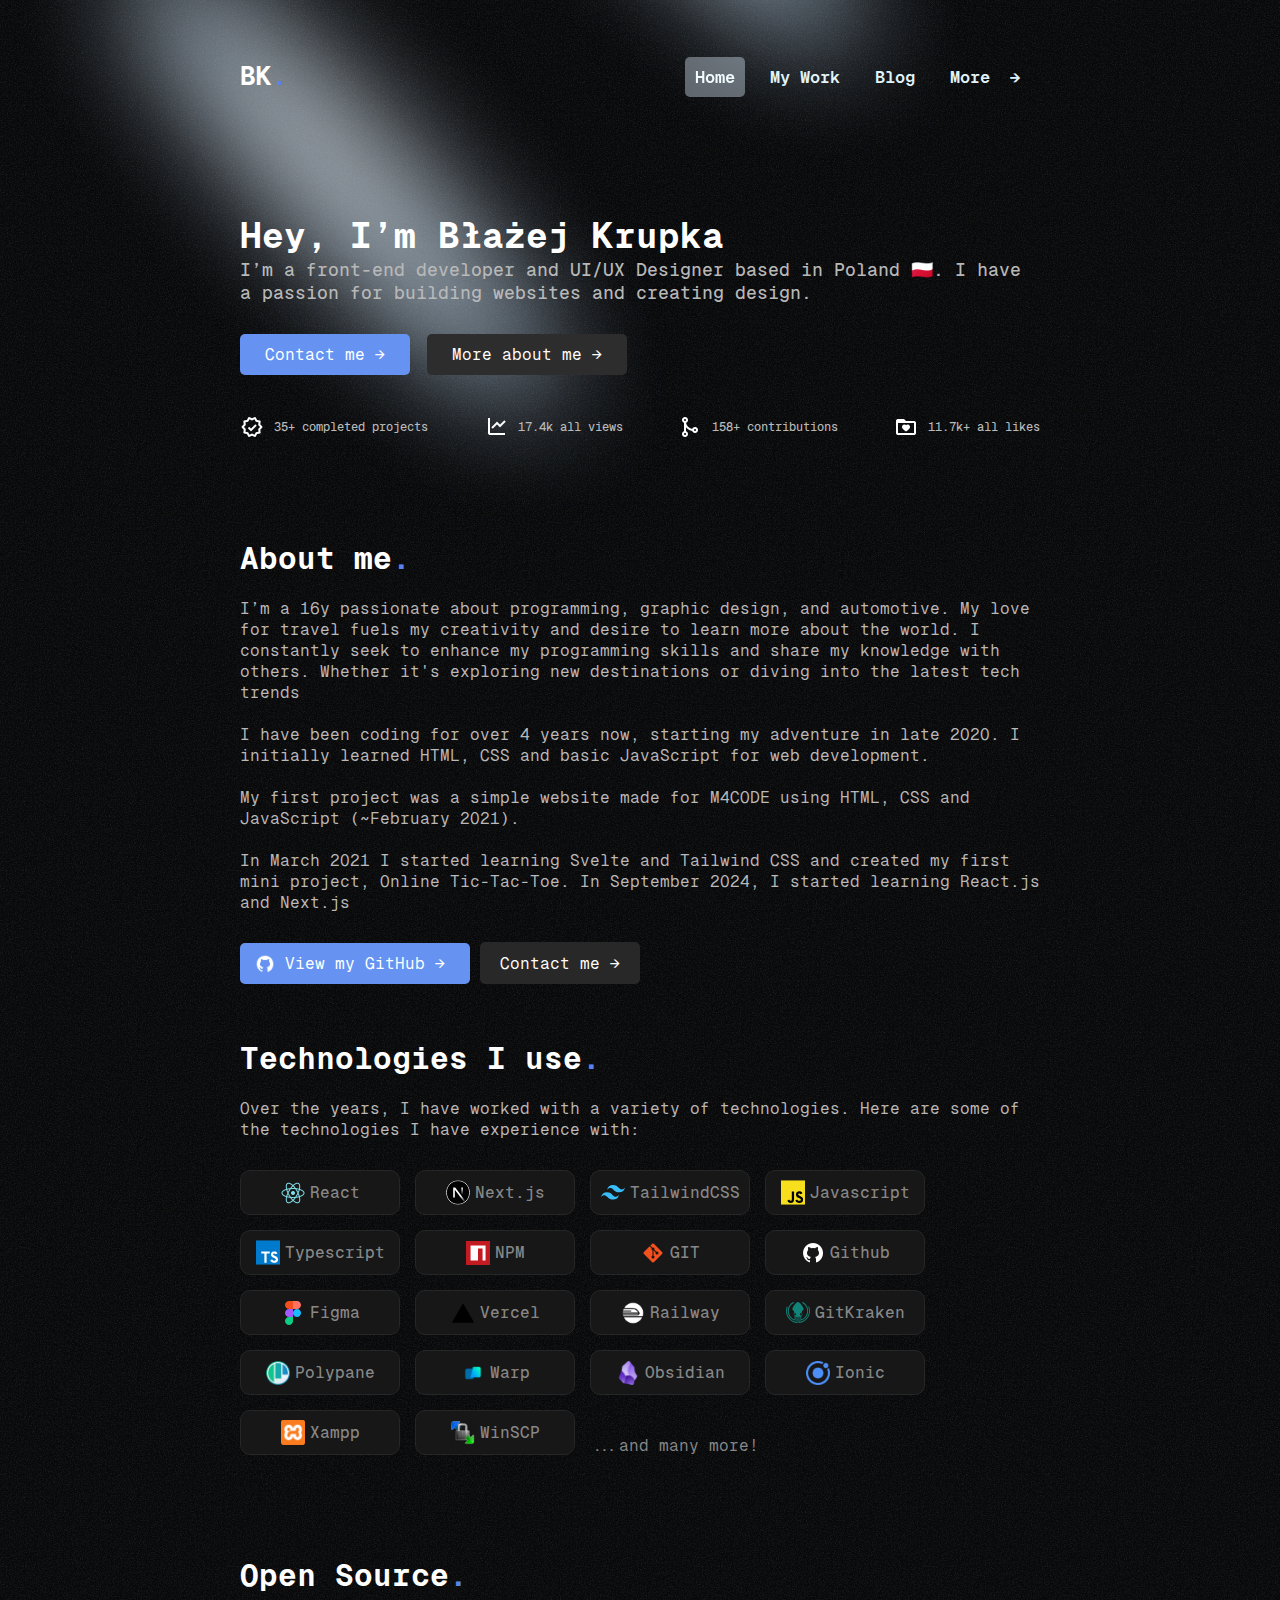
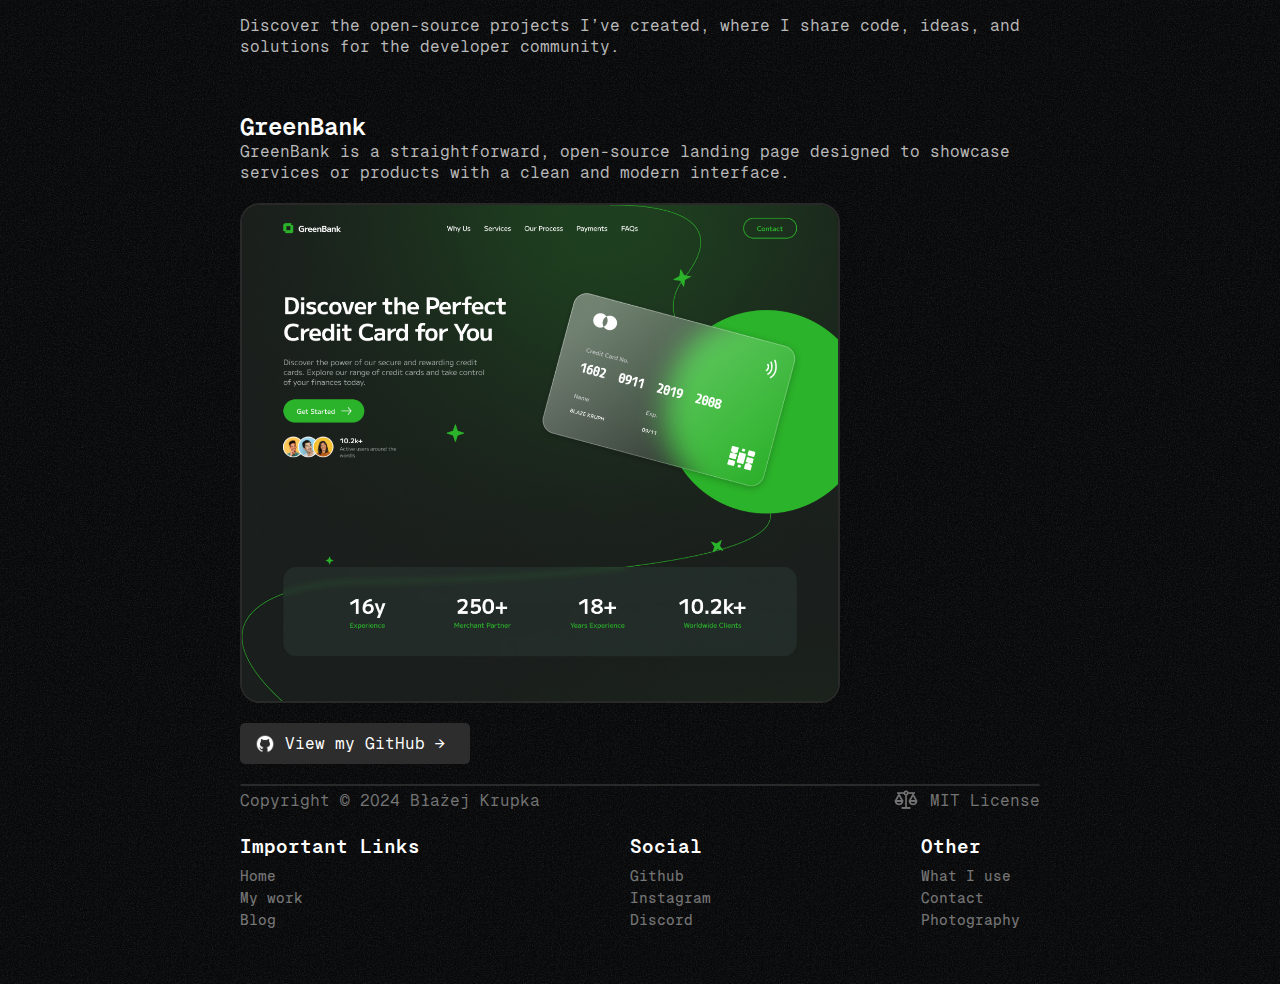
==== index.html @ 17d659a6 "small change in footer" ====
<!DOCTYPE html>
<html lang="en">

<head>
  <meta charset="UTF-8">
  <meta name="viewport" content="width=device-width, initial-scale=1.0">
  <title>Blazej Krupka</title>
  <link rel="stylesheet" href="assets/styles.css">
  <link rel="icon" href="assets/images/favicon.png" type="image/x-icon">
  <link rel="shortcut icon" href="assets/images/favicon.png" type="image/x-icon">
</head>

<body>
  <script type="module" src="assets/index.js"></script>
  <header class="main-section">
    <img class="bg-shadow" src="assets/images/bgshadwo.png" alt="Shadow">
    <img class="bg-shadow-two" src="assets/images/bgnextshadow.png" alt="Next Shadow">
    <div class="main-container">
      <p class="logo-text">BK<span>.</span></p>
      <nav>
        <ul>
          <li><a href="#" class="active">Home</a></li>
          <li><a href="/work">My Work</a></li>
          <li><a href="/blog">Blog</a></li>
          <li class="dropdown">
            <a class="mored" href="#">More <span class="arrow">&rarr;</span></a>
            <ul class="dropdown-content">
              <li><a href="#">My GitHub Profile</a></li>
              <li><a href="#">Photography</a></li>
              <li><a href="#">Contact Me</a></li>
            </ul>
          </li>
        </ul>
      </nav>
    </div>
  </header>

  <main>
    <div class="message-box">
      <p>For better page performance, go to a device with a larger display.</p>
    </div>
    <section class="text-section">
      <div class="text-container">
        <img class="shape" src="assets/images/shape.png" alt="shape">
        <h1>Hey, I’m Błażej Krupka</h1>
        <p class="h1-bio">I’m a front-end developer and UI/UX Designer based in Poland 🇵🇱. I have a passion for
          building websites
          and creating design.</p>
        <a href="#about">
          <button class="contact-button">
            Contact me <span class="arrow">→</span>
          </button>
        </a>
        <a href="#about">
          <button class="more-about-button">
            More about me <span class="arrow">→</span>
          </button>
        </a>
      </div>
    </section>
    <section class="stats-section">
      <div class="stats">
        <a href="https://www.behance.net/zehv">
          <div class="stats-div">
            <img src="assets/images/icons8-approval-48.png" alt="Completed projects Icon">
            <p>35+ completed projects</p>
          </div>
        </a>
        <a href="https://linktr.ee/zzehv">
          <div class="stats-div">
            <img src="assets/images/icons8-combo-chart-48.png" alt="All views">
            <p>17.4k all views</p>
          </div>
        </a>
        <a href="https://github.com/zzevh">
          <div class="stats-div">
            <img src="assets/images/icons8-merge-git-48.png" alt="Contributions">
            <p>158+ contributions</p>
          </div>
        </a>
        <a href="https://linktr.ee/zzehv">
          <div class="stats-div">
            <img src="assets/images/icons8-favorite-folder-48.png" alt="All likes">
            <p>11.7k+ all likes</p>
          </div>
        </a>
      </div>
    </section>
    <section id="about" class="aboutme-section">
      <div class="aboutme-container">
        <p class="p-main">About me<span class="p-span">.</span></p>
        <p class="p-bio">
          I’m a 16y passionate about programming, graphic design, and automotive. My love for travel fuels my
          creativity and desire to learn more about the world. I constantly seek to enhance my programming skills and
          share my knowledge with others. Whether it's exploring new destinations or diving into the latest tech trends
          <br>
          <br>
          I have been coding for over 4 years now, starting my adventure in late 2020. I initially
          learned HTML, CSS and basic JavaScript for web development. <br> <br>
          My first project was a simple website made for M4CODE using HTML, CSS and JavaScript (~February 2021). <br>
          <br>

          In March 2021 I started learning Svelte and Tailwind CSS and created my first mini project, Online
          Tic-Tac-Toe. In September 2024, I started learning React.js and Next.js
        </p>
        <div class="buttons">
          <a href="https://github.com/zzevh" target="_blank">
            <button class="contact-button">
              <img class="githubpng" src="assets/images/icons8-github-48.png" alt="GitHub Button">
              View my GitHub <span class="arrow">→</span>
            </button>
          </a>
          <button class="cntact-rtw-button">
            Contact me <span class="arrow">→</span>
          </button>
        </div>
      </div>
    </section>

    <section class="technologies-section">
      <div class="technologies-container">
        <p class="p-main-tech">Technologies I use<span class="p-main-tech-span">.</span></p>
        <p class="p-bio-tech">Over the years, I have worked with a variety of technologies. Here are some of the
          technologies I have experience with:</p>
        <a href="https://react.dev/" target="_blank">
          <div class="react">
            <img class="img-react" src="assets/images/icons8-react-native-48.png" alt="React Icon">
            <p class="p-raect">React</p>
          </div>
        </a>
        <a href="https://nextjs.org/" target="_blank">
          <div class="react">
            <img class="img-react" src="assets/images/nextjs.svg" alt="Nextjs Icon">
            <p class="p-raect">Next.js</p>
          </div>
        </a>
        <a href="https://tailwindcss.com/" target="_blank">
          <div class="react">
            <img class="img-react" src="assets/images/tailwindcss.svg" alt="Tailwind Icon">
            <p class="p-raect">TailwindCSS</p>
          </div>
        </a>
        <a href="#" target="_blank">
          <div class="react">
            <img class="img-react" src="assets/images/javascript.svg" alt="JavaScript Icon">
            <p class="p-raect">Javascript</p>
          </div>
        </a>
        <a href="https://www.typescriptlang.org/" target="_blank">
          <div class="react">
            <img class="img-react" src="assets/images/typescript.svg" alt="Typescript Icon">
            <p class="p-raect">Typescript</p>
          </div>
        </a>
        <a href="https://www.npmjs.com/" target="_blank">
          <div class="react">
            <img class="img-react" src="assets/images/npmicon.png" alt="NPM Icon">
            <p class="p-raect">NPM</p>
          </div>
        </a>
        <a href="https://git-scm.com/" target="_blank">
          <div class="react">
            <img class="img-react" src="assets/images/icons8-git-48.png" alt="GIT Icon">
            <p class="p-raect">GIT</p>
          </div>
        </a>
        <a href="https://github.com/" target="_blank">
          <div class="react">
            <img class="img-react" src="assets/images/icons8-github-48.png" alt="Github Icon">
            <p class="p-raect">Github</p>
          </div>
        </a>
        <a href="https://www.figma.com/" target="_blank">
          <div class="react">
            <img class="img-react" src="assets/images/Figma-logo.svg" alt="Figma Icon">
            <p class="p-raect">Figma</p>
          </div>
        </a>
        <a href="https://vercel.com/" target="_blank">
          <div class="react">
            <img class="img-react" src="assets/images/logo-vercel.svg" alt="Vercel Icon">
            <p class="p-raect">Vercel</p>
          </div>
        </a>
        <a href="https://railway.app/" target="_blank">
          <div class="react">
            <img class="img-react" src="assets/images/railway.png" alt="Railway Icon">
            <p class="p-raect">Railway</p>
          </div>
        </a>
        <a href="https://www.gitkraken.com/" target="_blank">
          <div class="react">
            <img class="img-react" src="assets/images/gitkraken.svg" alt="GitKraken Icon">
            <p class="p-raect">GitKraken</p>
          </div>
        </a>
        <a href="https://polypane.app/" target="_blank">
          <div class="react">
            <img class="img-react" src="assets/images/Polypane.png" alt="Polypane Icon">
            <p class="p-raect">Polypane</p>
          </div>
        </a>
        <a href="https://www.warp.dev/" target="_blank">
          <div class="react">
            <img class="img-react" src="assets/images/warp.png" alt="Warp Icon">
            <p class="p-raect">Warp</p>
          </div>
        </a>
        <a href="https://obsidian.md/" target="_blank">
          <div class="react">
            <img class="img-react" src="assets/images/2023_Obsidian_logo.svg.png" alt="Obsidian Icon">
            <p class="p-raect">Obsidian</p>
          </div>
        </a>
        <a href="https://ionicframework.com/" target="_blank">
          <div class="react">
            <img class="img-react" src="assets/images/ionic.webp" alt="Ionic Icon">
            <p class="p-raect">Ionic</p>
          </div>
        </a>
        <a href="https://www.apachefriends.org/" target="_blank">
          <div class="react">
            <img class="img-react" src="assets/images/XAMPP_Logo.png" alt="Xampp Icon">
            <p class="p-raect">Xampp</p>
          </div>
        </a>
        <a href="https://winscp.net/eng/download.php" target="_blank">
          <div class="react">
            <img class="img-react" src="assets/images/winscp.png" alt="WinSCP Icon">
            <p class="p-raect">WinSCP</p>
          </div>
        </a>
        <p class="p-more">...and many more!</p>
      </div>
    </section>


    <section class="opensource-section">
      <div class="opensource-container">
        <p class="p-main-opensource">Open Source<span class="p-main-tech-span">.</span></p>
        <p class="p-bio-opensource">Discover the open-source projects I’ve created, where I share code, ideas, and
          solutions for the developer community.</p>
        </a>
        <div class="greenbank-opensource">
          <p class="main-p-greenbank-opensource">GreenBank</p>
          <p class="p-bio-greenbank-opensource">GreenBank is a straightforward, open-source landing page designed to
            showcase
            services or products with a clean and modern interface.</p>
          <img class="img-greenbank-opensource" src="assets/images/GreenBank Landing Page 1.png"
            alt="GreenBank Landing Page Website">
        </div>
        <a href="https://github.com/zzevh">
          <button class="greenbank-button">
            <img class="githubpng" src="assets/images/icons8-github-48.png" alt="GitHub Button">
            View my GitHub <span class="arrow">→</span>
          </button>
        </a>
      </div>
    </section>
  </main>

  <footer class="footer-section">
    <hr class="hr-footer">
    <div class="footer-content">
      <p class="copyright">Copyright © 2024 Błażej Krupka</p>
      <div class="mit">
        <img class="mit-img" src="assets/images/scales.png" alt="MIT license Image">
        <p class="mit-p">MIT License</p>
      </div>
    </div>

    <div class="footer-links">
      <div class="impo-footer-links">
        <p class="impo-main-p-footer-link">Important Links</p>
        <a href="#">Home</a>
        <a href="#">My work</a>
        <a href="#">Blog</a>
      </div>
      <div class="social-footer-links">
        <p class="social-main-p-footer-link">Social</p>
        <a href="https://github.com/zzevh" target="_blank">Github</a>
        <a href="https://instagram.com/nah.zzehv" target="_blank">Instagram</a>
        <a href="#">Discord</a>
      </div>
      <div class="other-footer-links">
        <p class="other-main-p-footer-link">Other</p>
        <a href="#">What I use</a>
        <a href="#">Contact</a>
        <a href="#">Photography</a>
      </div>
    </div>
  </footer>


</body>

</html>
---- assets/styles.css ----
* {
  margin: 0;
  padding: 0;
  box-sizing: border-box;
  cursor: url('./images/cursor1.png'), auto;
  scroll-behavior: smooth;
}

@font-face {
  font-family: 'Mono';
  src: url('../assets/fonts/GeistMonoVF-BF65694d06478d9.ttf') format('truetype');
  font-weight: normal;
  font-style: normal;
}

@font-face {
  font-family: 'Mono';
  src: url('../assets/fonts/GeistMono-Bold-BF65694d053b6e4.otf') format('truetype');
  font-weight: 700;
  /* Bold */
  font-style: normal;
}

@font-face {
  font-family: 'Mono';
  src: url('../assets/fonts/GeistMono-Black-BF65694d04ad722.otf') format('truetype');
  font-weight: 900;
  /* Black */
  font-style: normal;
}

@font-face {
  font-family: 'Mono';
  src: url('../assets/fonts/GeistMono-Regular-BF65694d05471c0.otf') format('truetype');
  font-weight: 400;
  /* Regular */
  font-style: normal;
}

@font-face {
  font-family: 'Mono';
  src: url('../assets/fonts/GeistMono-Medium-BF65694d060c7bc.otf') format('truetype');
  font-weight: 500;
  /* Medium */
  font-style: normal;
}




body {
  font-family: "Mono", sans-serif;
  font-optical-sizing: auto;
  font-style: normal;
  background-image: url('./images/gridd.png');
  background-color: #0a0a0a;
  cursor: url('./images/cursor1.png'), auto;
  position: relative;
  height: 100vh;
  color: #fff;
}

.bg-shadow {
  margin-top: -510px;
  z-index: -1;
  position: absolute;
  width: 700px;
  pointer-events: none;
  left: 50%;
  transform: translateX(-50%);
}

.shape {
  margin-top: -400px;
  margin-left: -300px;
  z-index: -1;
  position: absolute;
  width: 700px;
  pointer-events: none;
  left: 50%;
  transform: translateX(-50%);
}

.bg-shadow-two {
  margin-top: -510px;
  z-index: -1;
  position: absolute;
  width: 700px;
  pointer-events: none;
  left: 50%;
  transform: translateX(-50%);
}



.main-section {
  display: flex;
  justify-content: center;
  align-items: center;
  padding: 30px;
  margin-top: 20px;
}

.main-container {

  display: flex;
  justify-content: space-between;
  align-items: center;
  width: 800px;
  height: auto;
  padding: 10px 0;
}

.logo-text {
  color: #fff;
  font-size: 26px;
  font-weight: 900;
  text-align: left;
  text-align: center;
  margin: 0;
}

.logo-text span {
  color: #5983EA;
  font-optical-sizing: auto;
  font-size: 26px;
  font-style: normal;
}



nav ul {
  list-style-type: none;
  display: flex;
  justify-content: flex-end;
  gap: 5px;
}

nav ul li {
  position: relative;
  margin-right: 10px;
}

.message-box {
  display: none;
}

nav ul li a {
  text-decoration: none;
  color: #e0f5fb;
  font-size: 17px;
  font-family: "Mono", sans-serif;
  font-weight: 700;
  padding: 10px;
  border-radius: 5px;
  transition: background-color 0.3s ease, padding 0.3s ease;
  cursor: pointer;

}

nav ul li a:hover {
  background-color: rgba(221, 234, 249, 0.4);
  backdrop-filter: blur(5px);
  color: #f1fcff;
  border-radius: 5px;
  padding: 10px 25px;
  cursor: pointer;
}


nav ul li a.active {
  background-color: rgba(221, 234, 249, 0.4);
  backdrop-filter: blur(5px);
  color: #f1fcff;
  border-radius: 5px;
  cursor: pointer;
}


.dropdown-content {
  display: none;
  position: absolute;
  top: 200%;
  left: -170%;
  border-radius: 10px;
  background-color: rgba(221, 234, 249, 0.4);
  backdrop-filter: blur(5px);
  padding: 10px 0;
  z-index: 1;
  width: 300px;
}

.dropdown-content li {
  padding: 10px;
}

.mored:hover {
  padding: 22px;
}

.dropdown-content li a {
  display: block;
  padding: 8px 16px;
  color: #f1fcff;
}

.dropdown-content li a:hover {
  background-color: #c5c5c5;
}

.dropdown:hover .dropdown-content {
  display: block;
}

.arrow {
  display: inline-block;
  transition: transform 0.3s ease;
}

.dropdown:hover .arrow {
  transform: rotate(90deg);
}

main {
  display: block;
  justify-content: center;
  align-items: flex-start;
  padding-top: 40px;
}

h1 {
  font-family: "Mono", sans-serif;
  font-size: 36px;
  font-weight: 900;
  margin-bottom: 12px;
  color: #fff;
  margin: 0;
}

.h1-bio {
  font-family: "Mono", sans-serif;
  font-size: 18px;
  font-weight: 500;
  color: #b8b8b8;
}

.text-section {

  display: flex;
  justify-content: center;
  width: 800px;
  margin: 40px auto;
}

.contact-button {
  margin-top: 30px;
  font-family: "Mono", sans-serif;
  background-color: #6693F2;
  color: #fff;
  border: none;
  padding: 10px 25px;
  border-radius: 5px;
  font-size: 16px;
  cursor: pointer;
  transition: transform 0.3s ease;
  display: inline-flex;
  align-items: center;
  margin-right: 10px;
  transition: background-color 0.3s ease, padding 0.3s ease;
}

.more-about-button {
  margin-top: 30px;
  font-family: "Mono", sans-serif;
  background-color: #2E2D2D;
  color: #fff;
  border: none;
  padding: 10px 25px;
  border-radius: 5px;
  font-size: 16px;
  cursor: pointer;
  transition: transform 0.3s ease;
  display: inline-flex;
  align-items: center;
  margin-right: 10px;
  transition: background-color 0.3s ease, padding 0.3s ease;
}

.contact-button:hover {
  background-color: #87b0fb;
}

.more-about-button:hover {
  background-color: #383838;
}

.arrow {
  margin-left: 10px;
}

.contact-button:hover .arrow,
.more-about-button:hover .arrow {
  transform: translateX(5px);
}

.stats-section {
  margin-top: 20px;
  width: 800px;
  text-align: center;
  margin-left: auto;
  margin-right: auto;
  text-align: center;
  transition: background-color 0.3s ease, padding 0.3s ease;
  cursor: pointer;
}

.stats {
  display: flex;
  justify-content: space-between;
  align-items: center;
  gap: 10px;
  flex-direction: row;
  transition: color 0.3s ease;
  cursor: pointer;
}

.stats-div {
  display: flex;
  align-items: center;
  width: 100%;
  color: #B9B9B9;
  justify-content: center;
  transition: color 0.3s ease;
  cursor: pointer;
}

.stats-div:hover {
  display: flex;
  align-items: center;
  color: #ffffff;
  transition: color 0.3s ease;
  cursor: pointer;
}

.stats-div img {
  margin-right: 10px;
  width: 24px;
  height: 24px;
  transition: background-color 0.3s ease, padding 0.3s ease;
  cursor: pointer;
}

a {
  font-family: "Mono", sans-serif;
  font-size: 12px;
  font-weight: 500;
  text-decoration: none;
  color: inherit;
  color: #B9B9B9;

}


.aboutme-section {
  display: flex;
  justify-content: center;
  margin-top: 100px;
}

.aboutme-container {
  width: 800px;
  height: 500px;
}


.p-main {
  font-family: "Mono", sans-serif;
  font-size: 31px;
  font-weight: 800;
}

.p-span {
  color: #5983EA;
}

.p-bio {
  width: 800px;
  margin-top: 20px;
  color: #B9B9B9;
  text-align: left;
}

.githubpng {
  width: 20px;
  height: 20px;
  margin-left: -10px;
  margin-right: 10px;
}

.cntact-rtw-button {
  margin-top: 29px;
  font-family: "Mono", sans-serif;
  background-color: #292828;
  color: #fff;
  border: none;
  padding: 10px 20px;
  border-radius: 5px;
  font-size: 16px;
  cursor: pointer;
  transition: transform 0.3s ease;
  display: inline-flex;
  align-items: center;
  margin-right: 10px;
  transition: background-color 0.3s ease, padding 0.3s ease;
}

.cntact-rtw-button:hover {
  background-color: #383838;
}

.buttons {
  display: flex;
  justify-content: flex-start;
}

.technologies-section {
  display: flex;
  margin-bottom: 100px;
  justify-content: center;
}

.technologies-container {
  width: 800px;
  margin-bottom: 100px;
}

.p-main-tech {
  font-family: "Mono", sans-serif;
  font-size: 31px;
  font-weight: 800;
}

.p-main-tech-span {
  color: #5983EA;
}

.p-bio-tech {
  margin-top: 5px;
  color: #B9B9B9;
  width: 800px;
  text-align: left;
}

.technologies-container {
  display: flex;
  flex-wrap: wrap;
  gap: 15px;
}

.react {
  margin-top: 15px;
  margin-bottom: -15px;
  display: flex;
  /* Utrzymanie flex w tym divie */
  justify-content: center;
  align-items: center;
  width: 160px;
  height: 45px;
  border-radius: 10px;
  border: 1px solid #262626;
  background-color: #171717;
  color: #878787;
  cursor: pointer;
  transition: background-color 0.4s ease, border 0.4s;
}

.react:hover {
  background-color: #333333;
  border: 1px solid #7c7c7c;
}

.p-raect {
  display: flex;
  /* Utrzymanie flex */
  justify-content: center;
  /* Wyrównanie poziome */
  align-items: center;
  /* Wyrównanie pionowe */
  font-size: 16px;
  cursor: pointer;
}

.img-react {
  margin-right: 5px;
  /* Możesz dodać margines po prawej stronie dla lepszej estetyki */
  width: 24px;
  cursor: pointer;
}

.p-more {
  margin-top: 40px;
  color: #878787;
}

.opensource-section {
  display: flex;
  margin-top: -100px;
  margin-bottom: 10px;
  justify-content: center;
}

.opensource-container {
  width: 800px;
  margin-bottom: 10px;
}

.p-main-opensource {
  font-family: "Mono", sans-serif;
  font-size: 31px;
  font-weight: 800;
}

.p-main-opensource-span {
  color: #5983EA;
}

.p-bio-opensource {
  margin-top: 5px;
  color: #B9B9B9;
  width: 800px;
  text-align: left;
}

.opensource-container {
  display: flex;
  flex-wrap: wrap;
  gap: 15px;
}

.greenbank-opensource {
  width: 800px;
  margin-top: 40px;
}

.main-p-greenbank-opensource {
  font-size: 24px;
  font-weight: 700;
}

.p-bio-greenbank-opensource {
  color: #B9B9B9;
}

.img-greenbank-opensource {
  width: 600px;
  height: 500px;
  margin-top: 20px;
  object-fit: cover;
  object-position: top;
  border-radius: 20px;
  border: 2px solid #292929;
}

.greenbank-button {
  font-family: "Mono", sans-serif;
  background-color: #2D2D2D;
  color: #fff;
  border: none;
  padding: 10px 25px;
  border-radius: 5px;
  font-size: 16px;
  cursor: pointer;
  transition: transform 0.3s ease;
  display: inline-flex;
  align-items: center;
  margin-right: 10px;
  transition: background-color 0.3s ease, padding 0.3s ease;
}

.footer-section {
  width: 800px;
  margin: 0 auto;
}

.hr-footer {
  border: 1px solid #2A2A2A;
  border-radius: 9999px;
}

.footer-content {
  display: flex;
  justify-content: space-between;
  align-items: center;
  margin-bottom: 20px;
}

.copyright {
  color: #747474;
}

.mit {
  display: flex;
  align-items: center;
}

.mit-p {
  margin-left: 10px;
  color: #747474;
}

.mit-img {
  width: 28px;
}

/* Flexbox for the links section */
.footer-links {
  display: flex;
  justify-content: space-between;
}

.impo-footer-links,
.social-footer-links,
.other-footer-links {
  display: flex;
  flex-direction: column;
  margin-right: 20px;
  margin-bottom: 50px;
}

.impo-main-p-footer-link,
.social-main-p-footer-link,
.other-main-p-footer-link {
  color: #fff;
  margin-bottom: 10px;
  font-weight: 700;
  font-size: 1.2em;
}

.impo-footer-links a,
.social-footer-links a,
.other-footer-links a {
  color: #747474;
  text-decoration: none;
  margin-bottom: 5px;
  font-size: 0.9em;
  cursor: pointer;
  transition: color 0.3s ease;
}

.impo-footer-links a:hover,
.social-footer-links a:hover,
.other-footer-links a:hover {
  cursor: pointer;
  color: #fff;
}


@media (max-width: 1024px) {
  .logo-text {
    font-size: 1.6rem;
    /* Use rem */
  }

  h1 {
    font-size: 2rem;
    /* Use rem */
  }

  .h1-bio {
    font-size: 1rem;
    /* Use rem */
  }
}

@media (max-width: 850px) {

  .main-section,
  .text-section,
  .stats-section,
  .aboutme-section,
  .technologies-section,
  .contact-section,
  .opensource-section,
  .footer-section {
    display: none;
  }

  /* Centered message box */
  .message-box {
    display: flex;
    justify-content: center;
    align-items: center;
    position: absolute;
    top: 50%;
    left: 50%;
    transform: translate(-50%, -50%);
    width: 90%;
    max-width: 400px;
    padding: 20px;
    background-color: rgba(255, 255, 255, 0.9);
    border-radius: 10px;
    box-shadow: 0 4px 10px rgba(0, 0, 0, 0.3);
    text-align: center;
    color: #333;
    font-family: "Mono", sans-serif;
    font-size: 16px;
  }
}
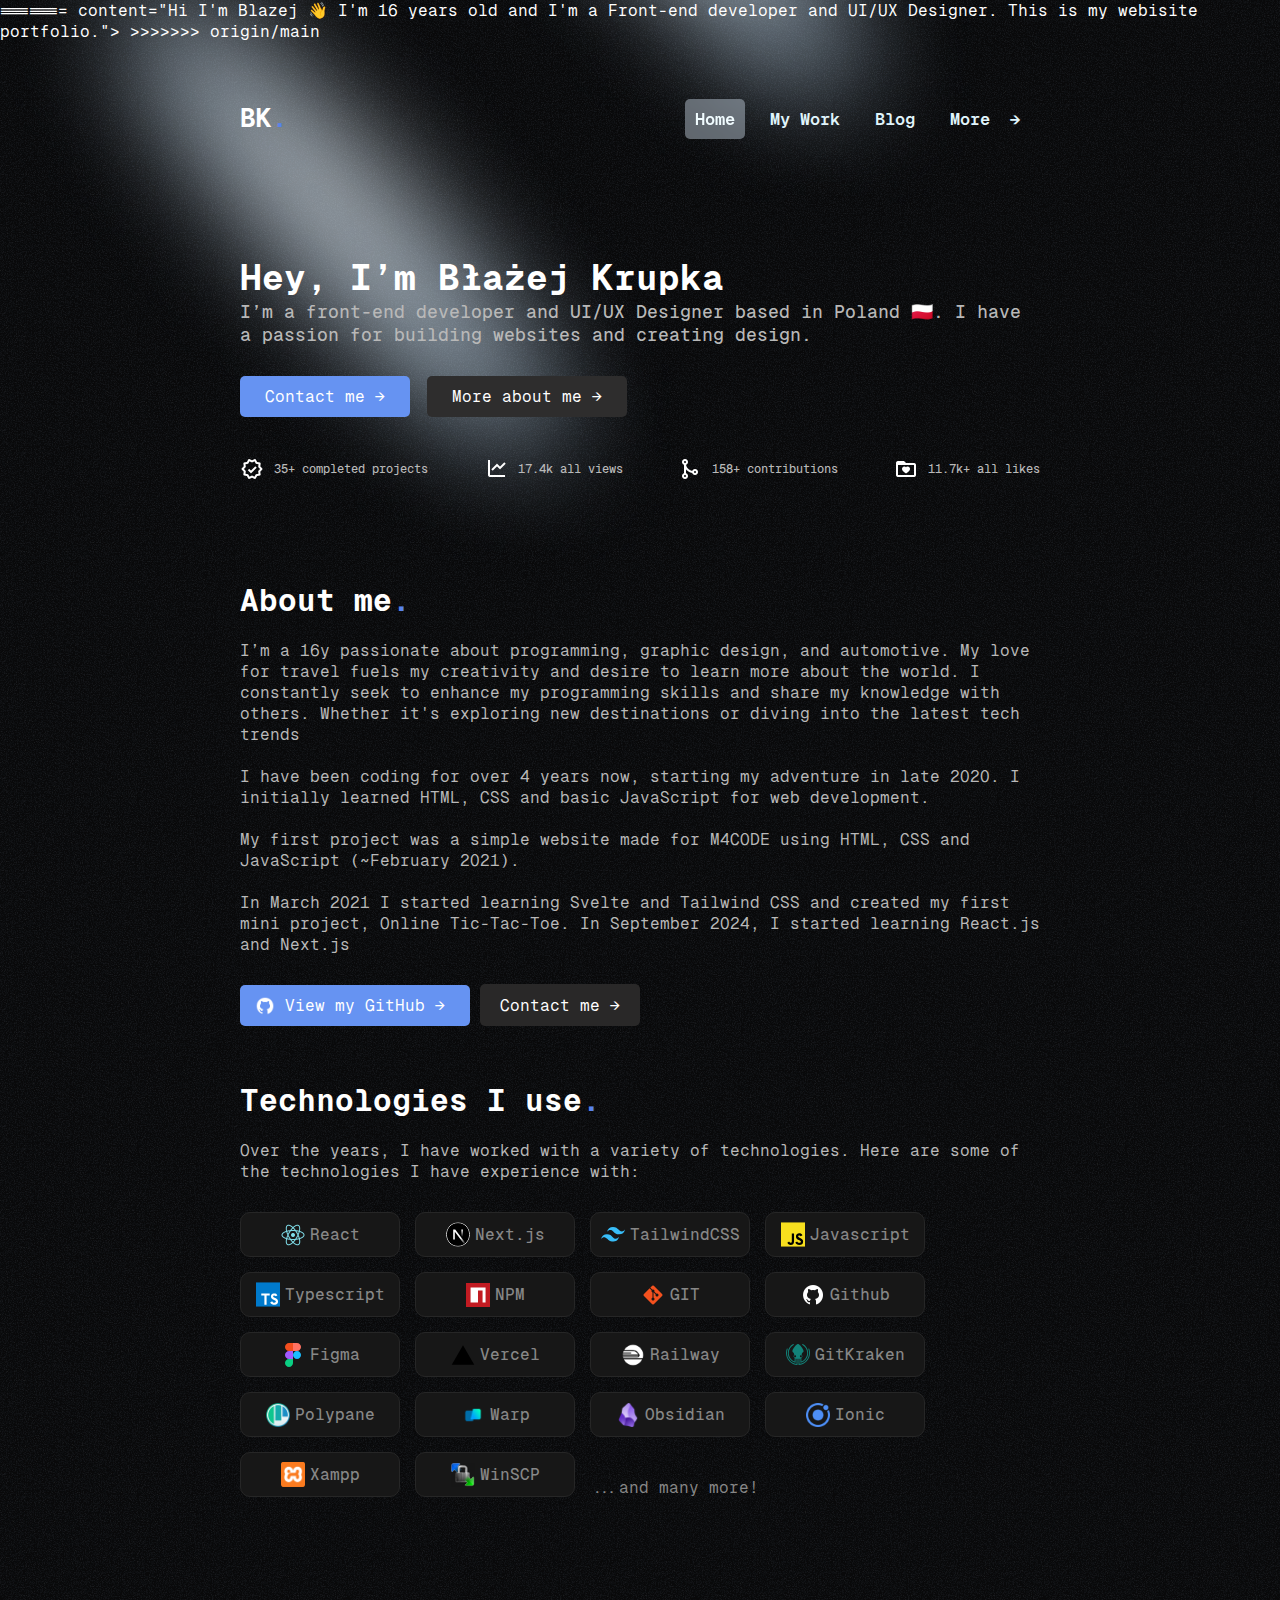
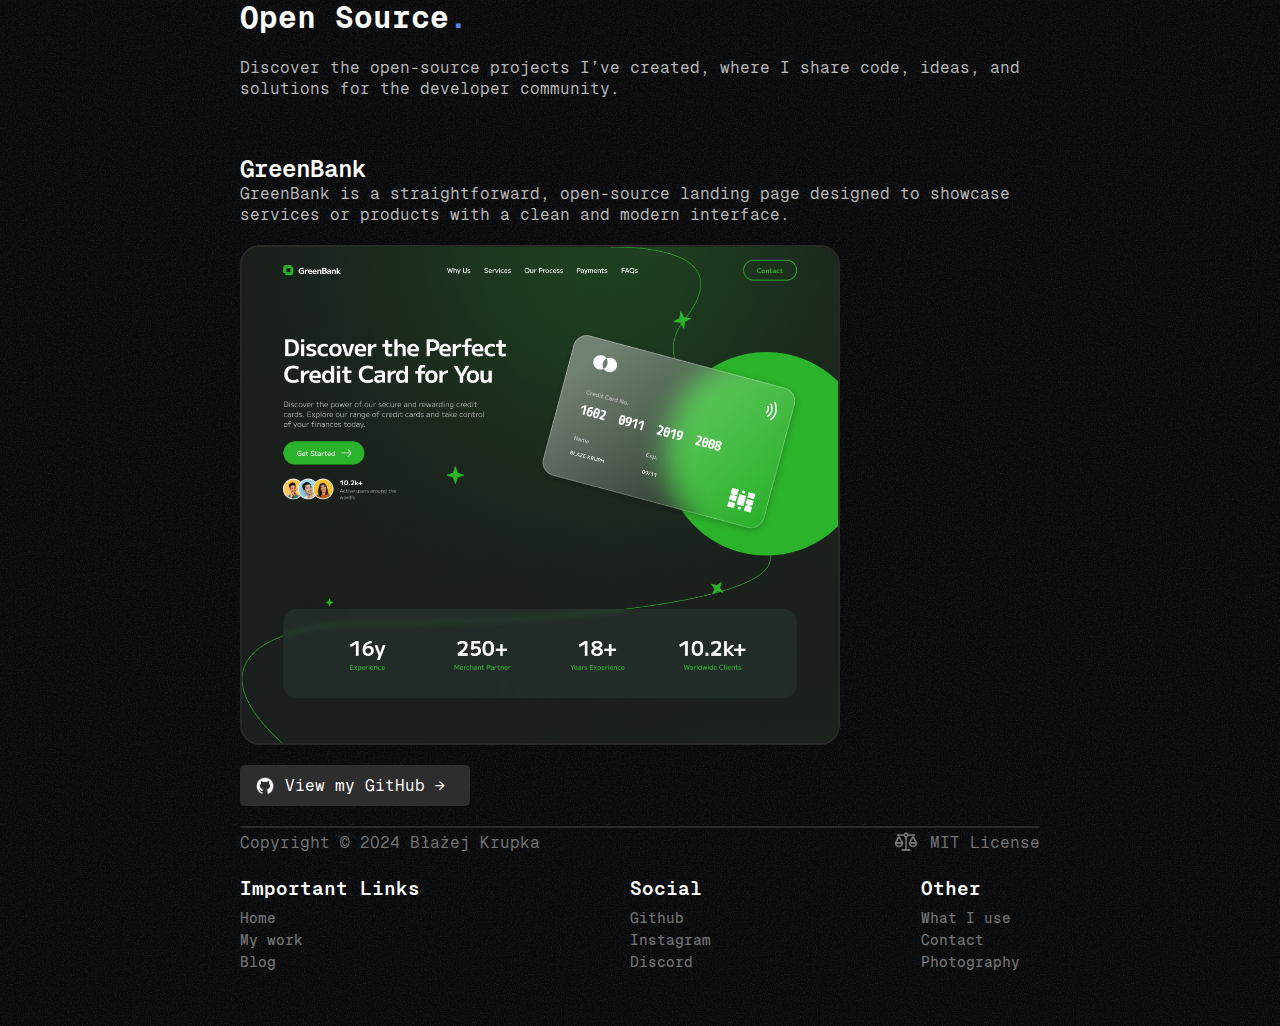
==== commit caa13127: "Merge remote-tracking branch 'origin/main'" ====
--- a/index.html
+++ b/index.html
@@ -4,14 +4,28 @@
 <head>
   <meta charset="UTF-8">
   <meta name="viewport" content="width=device-width, initial-scale=1.0">
+  <meta name="description"
+<<<<<<< HEAD
+    content="Hi I'm Blazej 👋 I'm 16 years old and I'm a Front-end developer and UI/UX Designer. This is my website portfolio.">
+  <meta property="og:title" content="Blazej Krupka">
+  <meta property="og:description"
+    content="Hi I'm Blazej 👋 I'm 16 years old and I'm a Front-end developer and UI/UX Designer. This is my website portfolio.">
+  <meta property="og:image" content="https://bkrupka.com/assets/images/websiteshow.png">
+  <meta property="og:type" content="website">
+  <meta property="og:url" content="https://bkrupka.com">
+  <meta property="twitter:card" content="summary_large_image">
+  <meta property="twitter:image" content="https://bkrupka.com/assets/images/favicon.png">
+=======
+    content="Hi I'm Blazej 👋 I'm 16 years old and I'm a Front-end developer and UI/UX Designer. This is my webisite portfolio.">
+>>>>>>> origin/main
   <title>Blazej Krupka</title>
   <link rel="stylesheet" href="assets/styles.css">
   <link rel="icon" href="assets/images/favicon.png" type="image/x-icon">
   <link rel="shortcut icon" href="assets/images/favicon.png" type="image/x-icon">
 </head>
 
+
 <body>
-  <script type="module" src="assets/index.js"></script>
   <header class="main-section">
     <img class="bg-shadow" src="assets/images/bgshadwo.png" alt="Shadow">
     <img class="bg-shadow-two" src="assets/images/bgnextshadow.png" alt="Next Shadow">
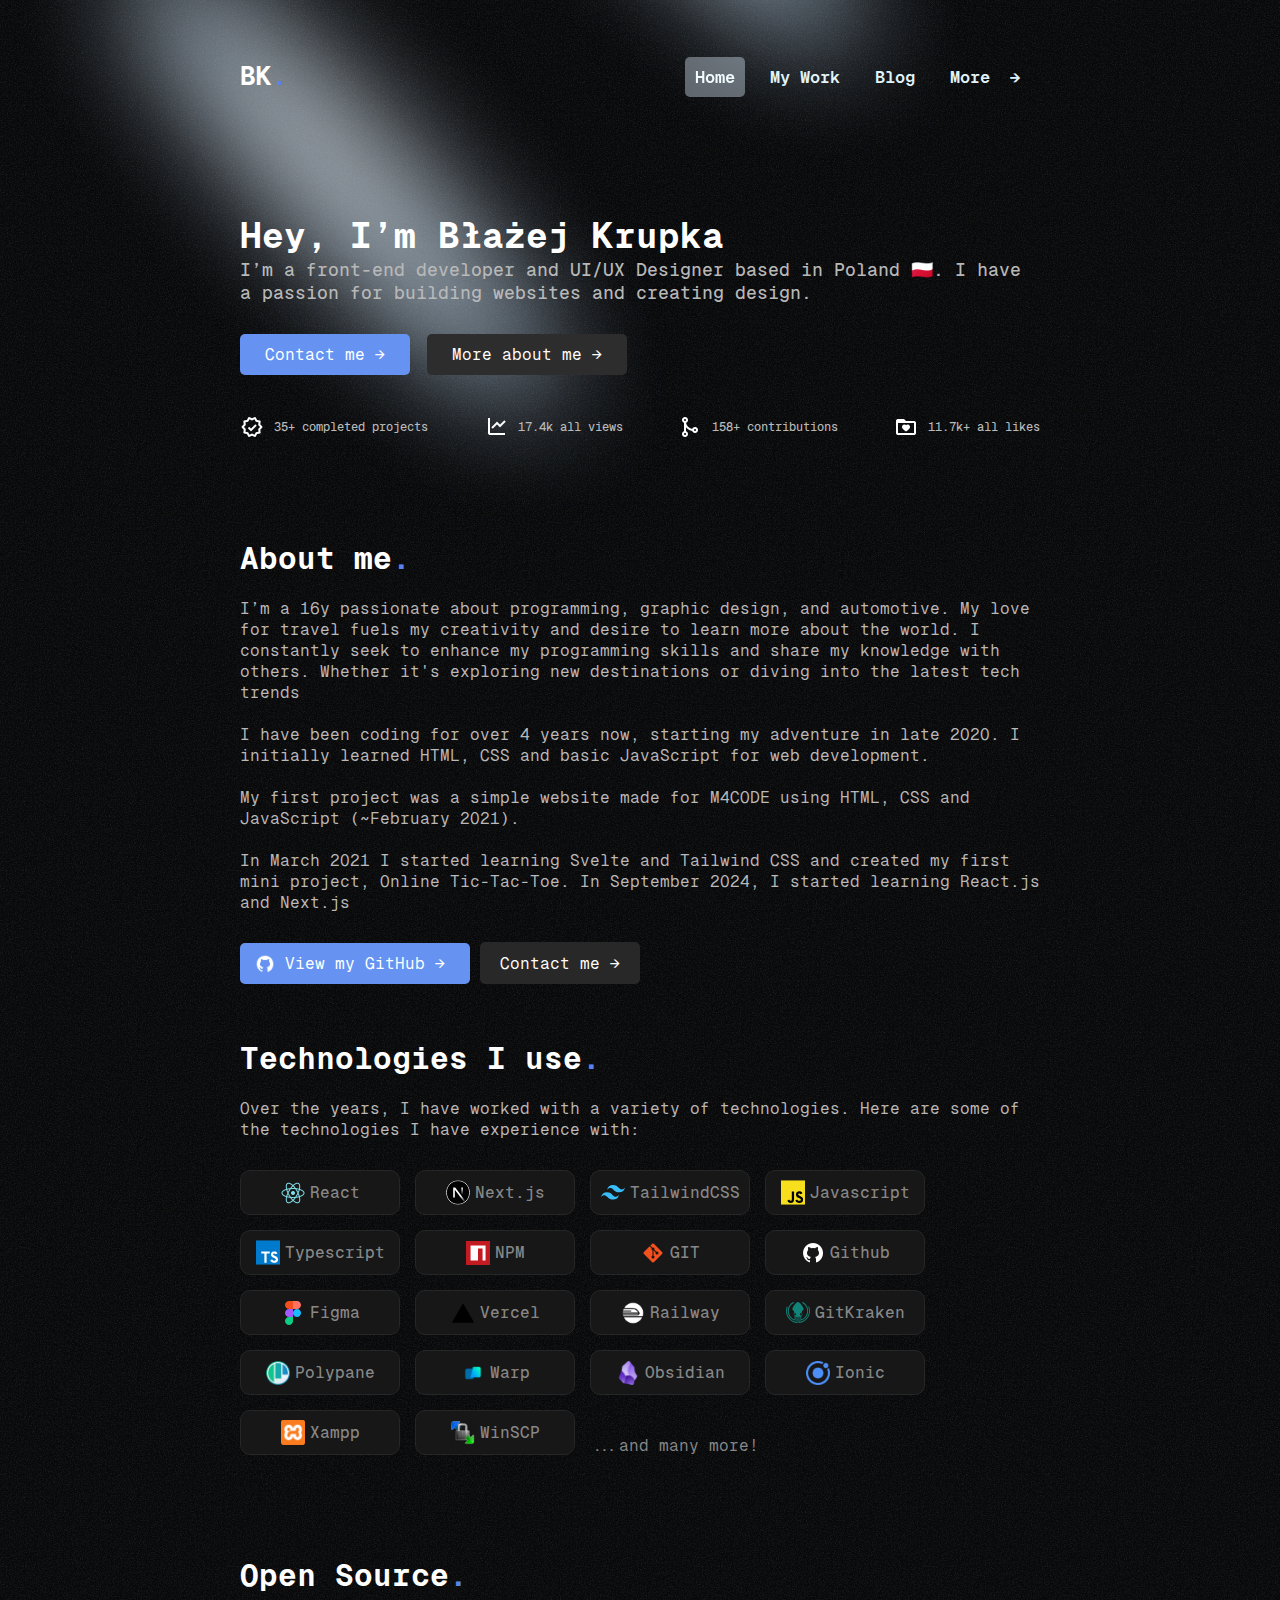
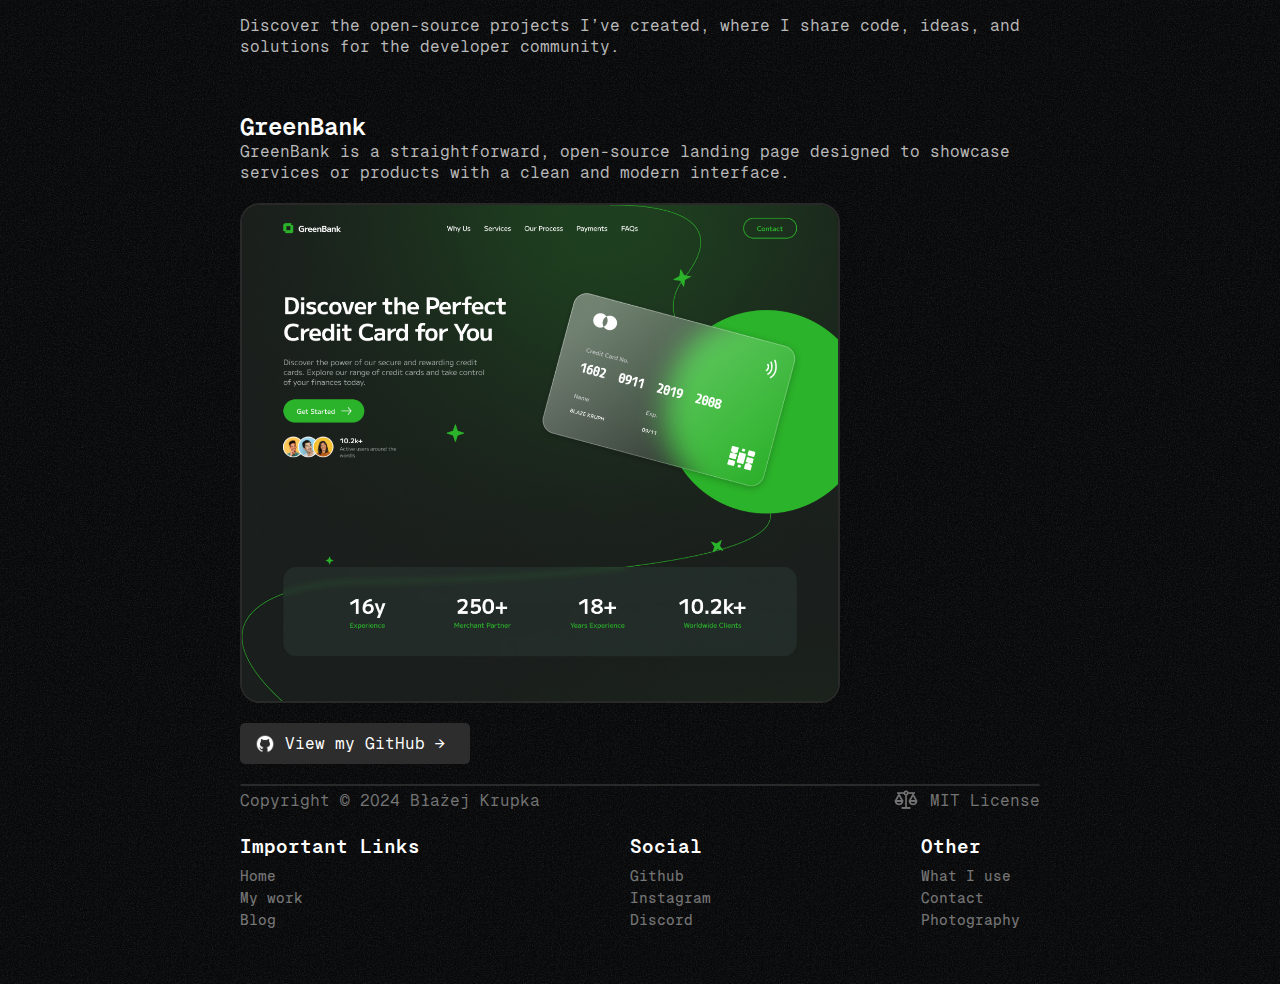
==== commit 2563dce5: "add meta property="og:title"" ====
--- a/index.html
+++ b/index.html
@@ -5,7 +5,6 @@
   <meta charset="UTF-8">
   <meta name="viewport" content="width=device-width, initial-scale=1.0">
   <meta name="description"
-<<<<<<< HEAD
     content="Hi I'm Blazej 👋 I'm 16 years old and I'm a Front-end developer and UI/UX Designer. This is my website portfolio.">
   <meta property="og:title" content="Blazej Krupka">
   <meta property="og:description"
@@ -15,9 +14,6 @@
   <meta property="og:url" content="https://bkrupka.com">
   <meta property="twitter:card" content="summary_large_image">
   <meta property="twitter:image" content="https://bkrupka.com/assets/images/favicon.png">
-=======
-    content="Hi I'm Blazej 👋 I'm 16 years old and I'm a Front-end developer and UI/UX Designer. This is my webisite portfolio.">
->>>>>>> origin/main
   <title>Blazej Krupka</title>
   <link rel="stylesheet" href="assets/styles.css">
   <link rel="icon" href="assets/images/favicon.png" type="image/x-icon">
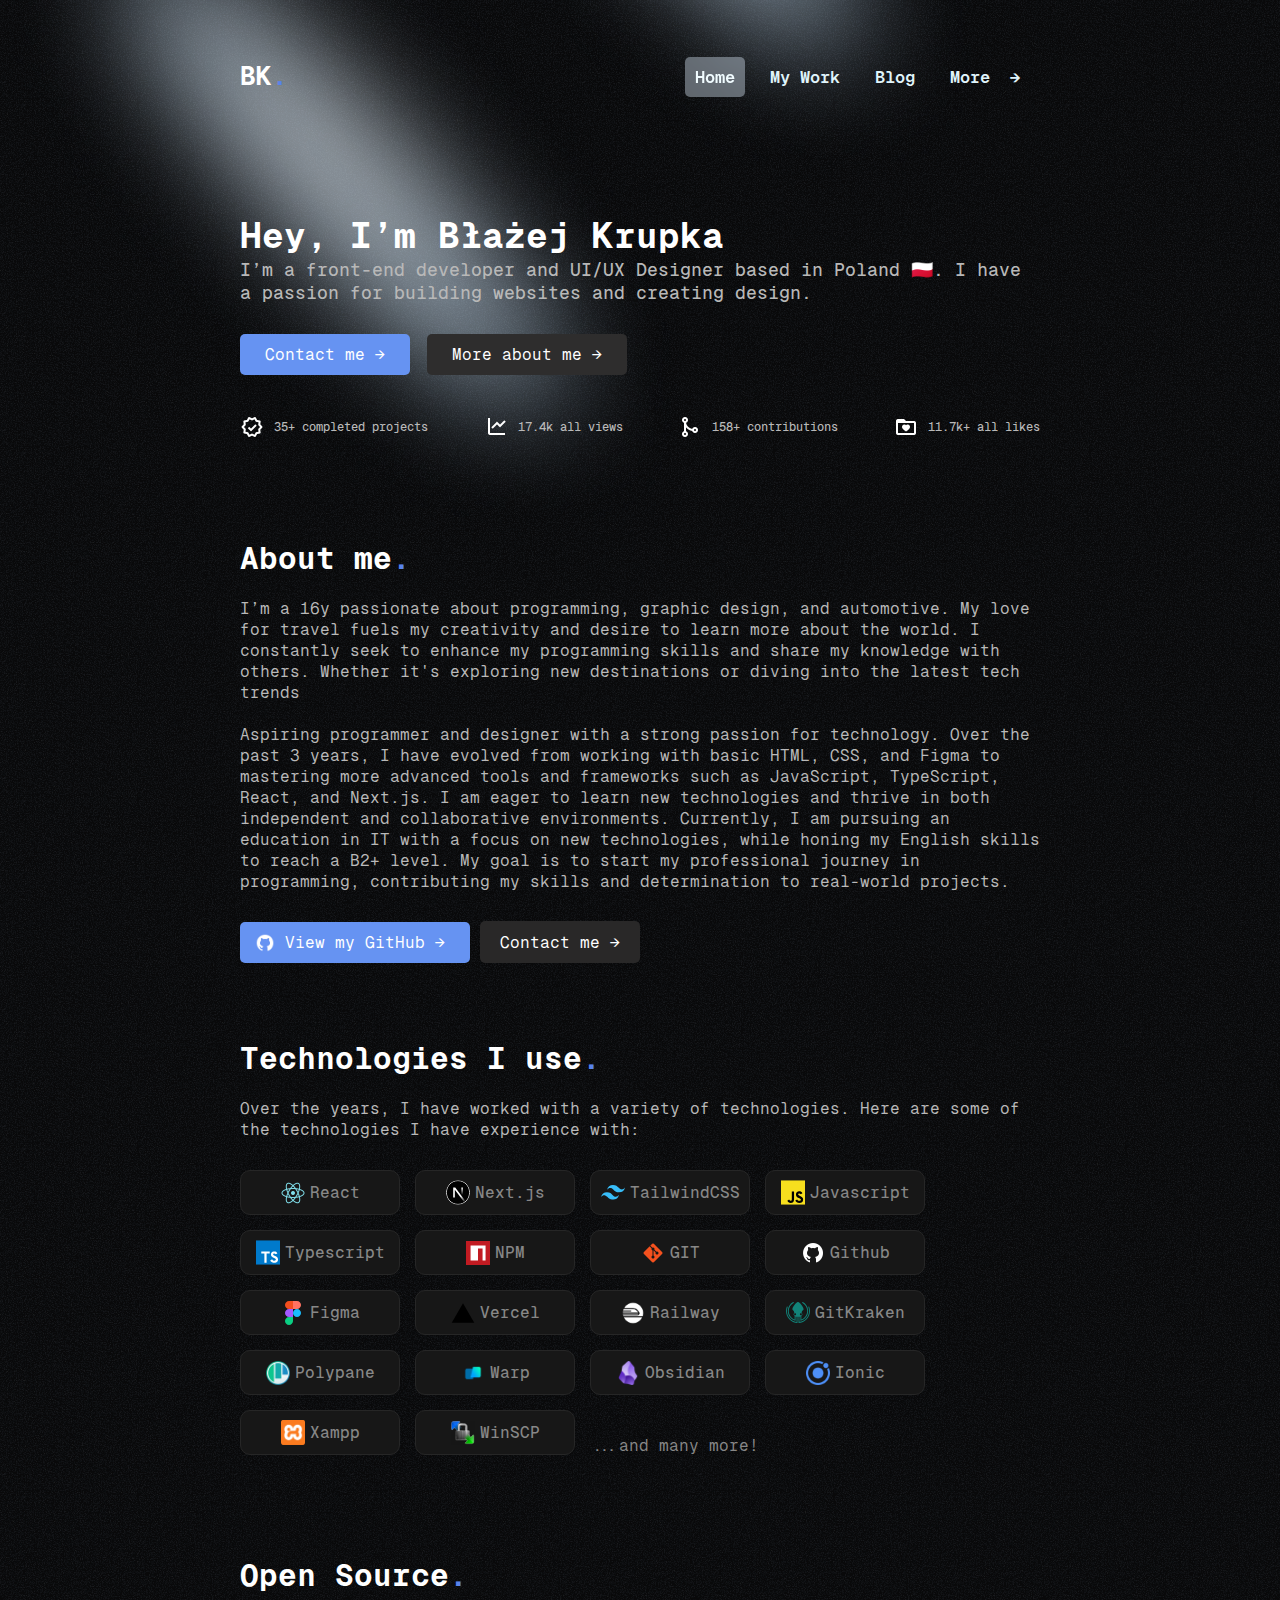
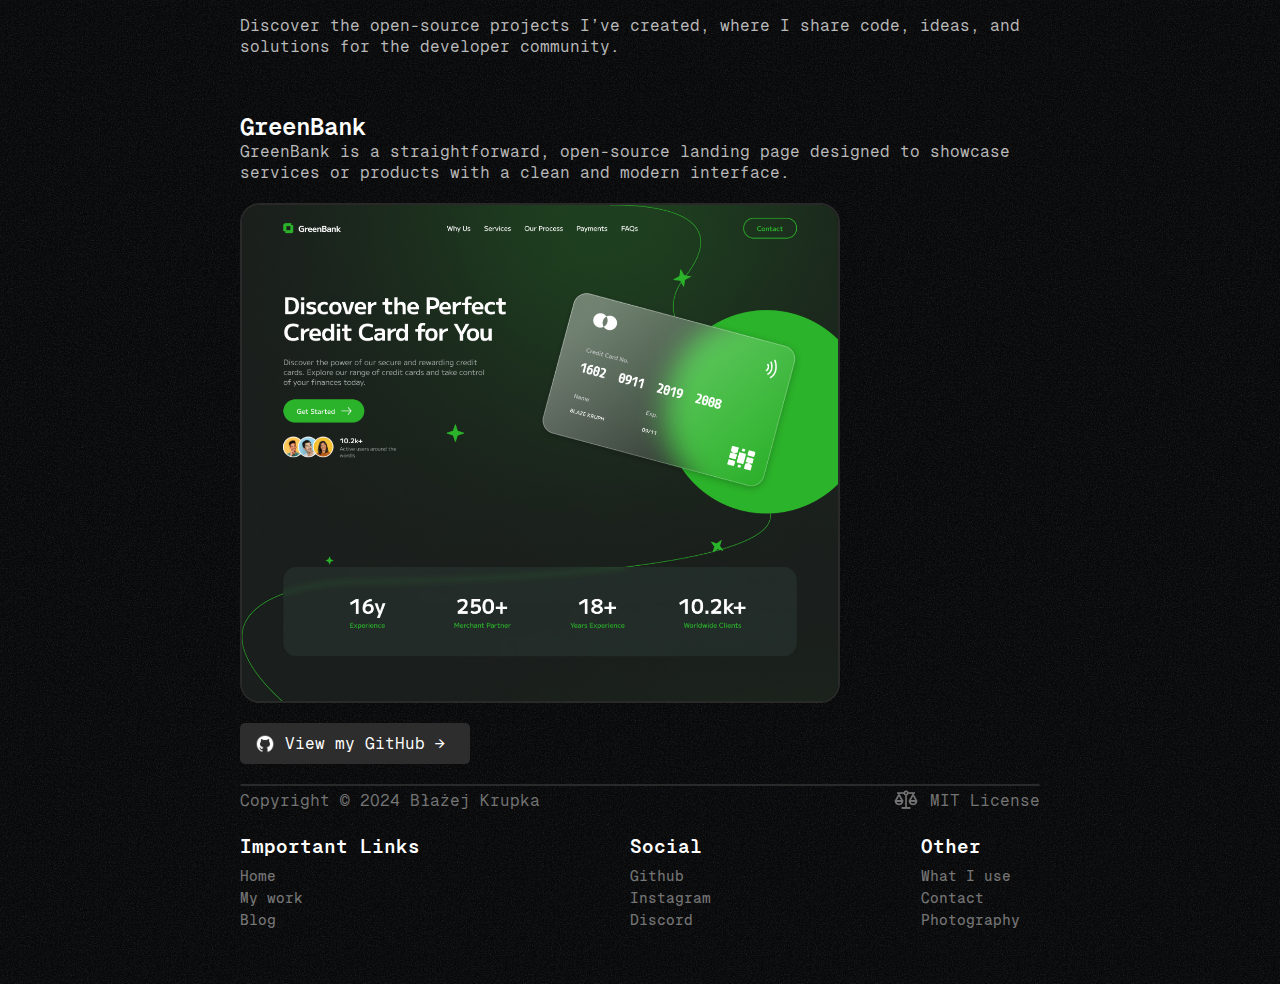
==== commit 17151262: "fast change" ====
--- a/index.html
+++ b/index.html
@@ -105,13 +105,12 @@
           share my knowledge with others. Whether it's exploring new destinations or diving into the latest tech trends
           <br>
           <br>
-          I have been coding for over 4 years now, starting my adventure in late 2020. I initially
-          learned HTML, CSS and basic JavaScript for web development. <br> <br>
-          My first project was a simple website made for M4CODE using HTML, CSS and JavaScript (~February 2021). <br>
-          <br>
-
-          In March 2021 I started learning Svelte and Tailwind CSS and created my first mini project, Online
-          Tic-Tac-Toe. In September 2024, I started learning React.js and Next.js
+          Aspiring programmer and designer with a strong passion for technology. Over the past 3 years, I have evolved
+          from working with basic HTML, CSS, and Figma to mastering more advanced tools and frameworks such as
+          JavaScript, TypeScript, React, and Next.js. I am eager to learn new technologies and thrive in both
+          independent and collaborative environments. Currently, I am pursuing an education in IT with a focus on new
+          technologies, while honing my English skills to reach a B2+ level. My goal is to start my professional journey
+          in programming, contributing my skills and determination to real-world projects.
         </p>
         <div class="buttons">
           <a href="https://github.com/zzevh" target="_blank">
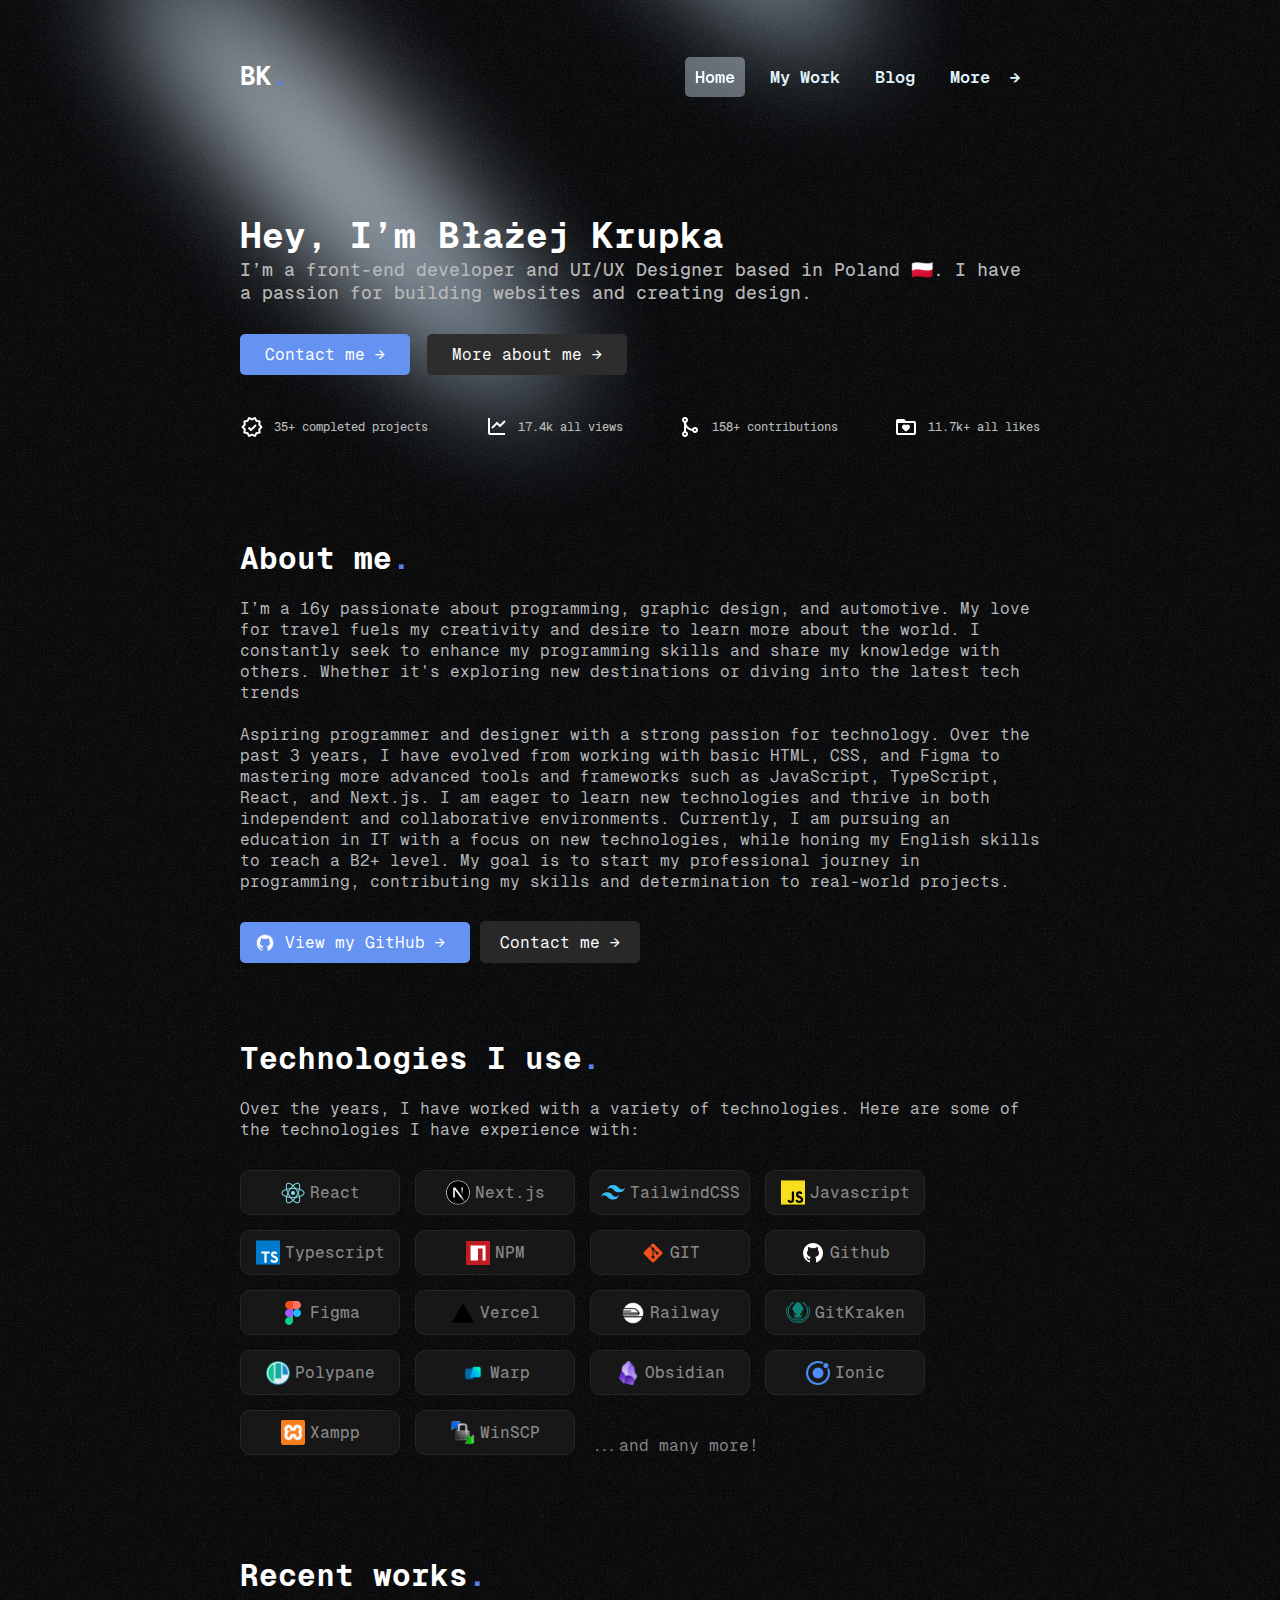
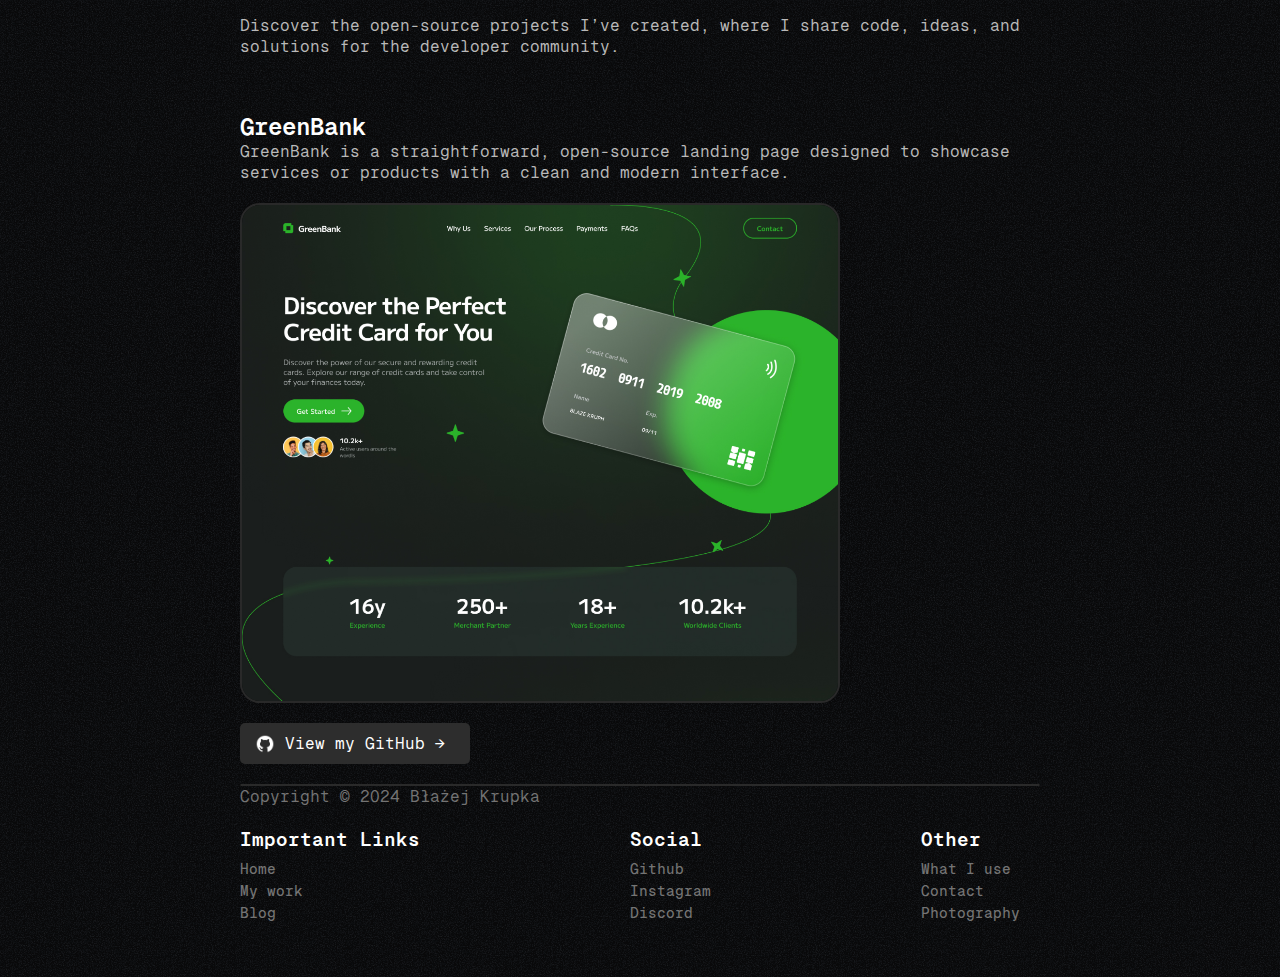
==== commit 64676e33: "small changes (better links,bio and work page)" ====
--- a/index.html
+++ b/index.html
@@ -30,7 +30,7 @@
       <nav>
         <ul>
           <li><a href="#" class="active">Home</a></li>
-          <li><a href="/work">My Work</a></li>
+          <li><a href="/work.html">My Work</a></li>
           <li><a href="/blog">Blog</a></li>
           <li class="dropdown">
             <a class="mored" href="#">More <span class="arrow">&rarr;</span></a>
@@ -70,19 +70,19 @@
     </section>
     <section class="stats-section">
       <div class="stats">
-        <a href="https://www.behance.net/zehv">
+        <a target="_blank" href="https://www.behance.net/zehv">
           <div class="stats-div">
             <img src="assets/images/icons8-approval-48.png" alt="Completed projects Icon">
             <p>35+ completed projects</p>
           </div>
         </a>
-        <a href="https://linktr.ee/zzehv">
+        <a target="_blank" href="https://linktr.ee/zzehv">
           <div class="stats-div">
             <img src="assets/images/icons8-combo-chart-48.png" alt="All views">
             <p>17.4k all views</p>
           </div>
         </a>
-        <a href="https://github.com/zzevh">
+        <a target="_blank" href="https://github.com/zzevh">
           <div class="stats-div">
             <img src="assets/images/icons8-merge-git-48.png" alt="Contributions">
             <p>158+ contributions</p>
@@ -246,7 +246,7 @@
 
     <section class="opensource-section">
       <div class="opensource-container">
-        <p class="p-main-opensource">Open Source<span class="p-main-tech-span">.</span></p>
+        <p class="p-main-opensource">Recent works<span class="p-main-tech-span">.</span></p>
         <p class="p-bio-opensource">Discover the open-source projects I’ve created, where I share code, ideas, and
           solutions for the developer community.</p>
         </a>
@@ -266,16 +266,15 @@
         </a>
       </div>
     </section>
+
+
+
   </main>
 
   <footer class="footer-section">
     <hr class="hr-footer">
     <div class="footer-content">
       <p class="copyright">Copyright © 2024 Błażej Krupka</p>
-      <div class="mit">
-        <img class="mit-img" src="assets/images/scales.png" alt="MIT license Image">
-        <p class="mit-p">MIT License</p>
-      </div>
     </div>
 
     <div class="footer-links">
--- a/assets/styles.css
+++ b/assets/styles.css
@@ -245,11 +245,18 @@
 }
 
 .text-section {
-
   display: flex;
   justify-content: center;
   width: 800px;
   margin: 40px auto;
+}
+
+.work-text-section {
+  display: flex;
+  justify-content: center;
+  width: 800px;
+  margin: 40px auto;
+  margin-bottom: -250px;
 }
 
 .contact-button {
@@ -384,6 +391,13 @@
 }
 
 .p-bio {
+  width: 800px;
+  margin-top: 20px;
+  color: #B9B9B9;
+  text-align: left;
+}
+
+.p-bio-work {
   width: 800px;
   margin-top: 20px;
   color: #B9B9B9;
@@ -509,7 +523,19 @@
   justify-content: center;
 }
 
+.mywork-section {
+  display: flex;
+  margin-top: -100px;
+  margin-bottom: 10px;
+  justify-content: center;
+}
+
 .opensource-container {
+  width: 800px;
+  margin-bottom: 10px;
+}
+
+.mywork-container {
   width: 800px;
   margin-bottom: 10px;
 }
@@ -652,6 +678,17 @@
 .other-footer-links a:hover {
   cursor: pointer;
   color: #fff;
+}
+
+.work-hr {
+  display: flex;
+  justify-content: center;
+  align-items: center;
+  margin-top: 40px;
+  margin-bottom: 40px;
+  border-color: #0a0a0a;
+  border-radius: 999px;
+  width: 500px;
 }
 
 
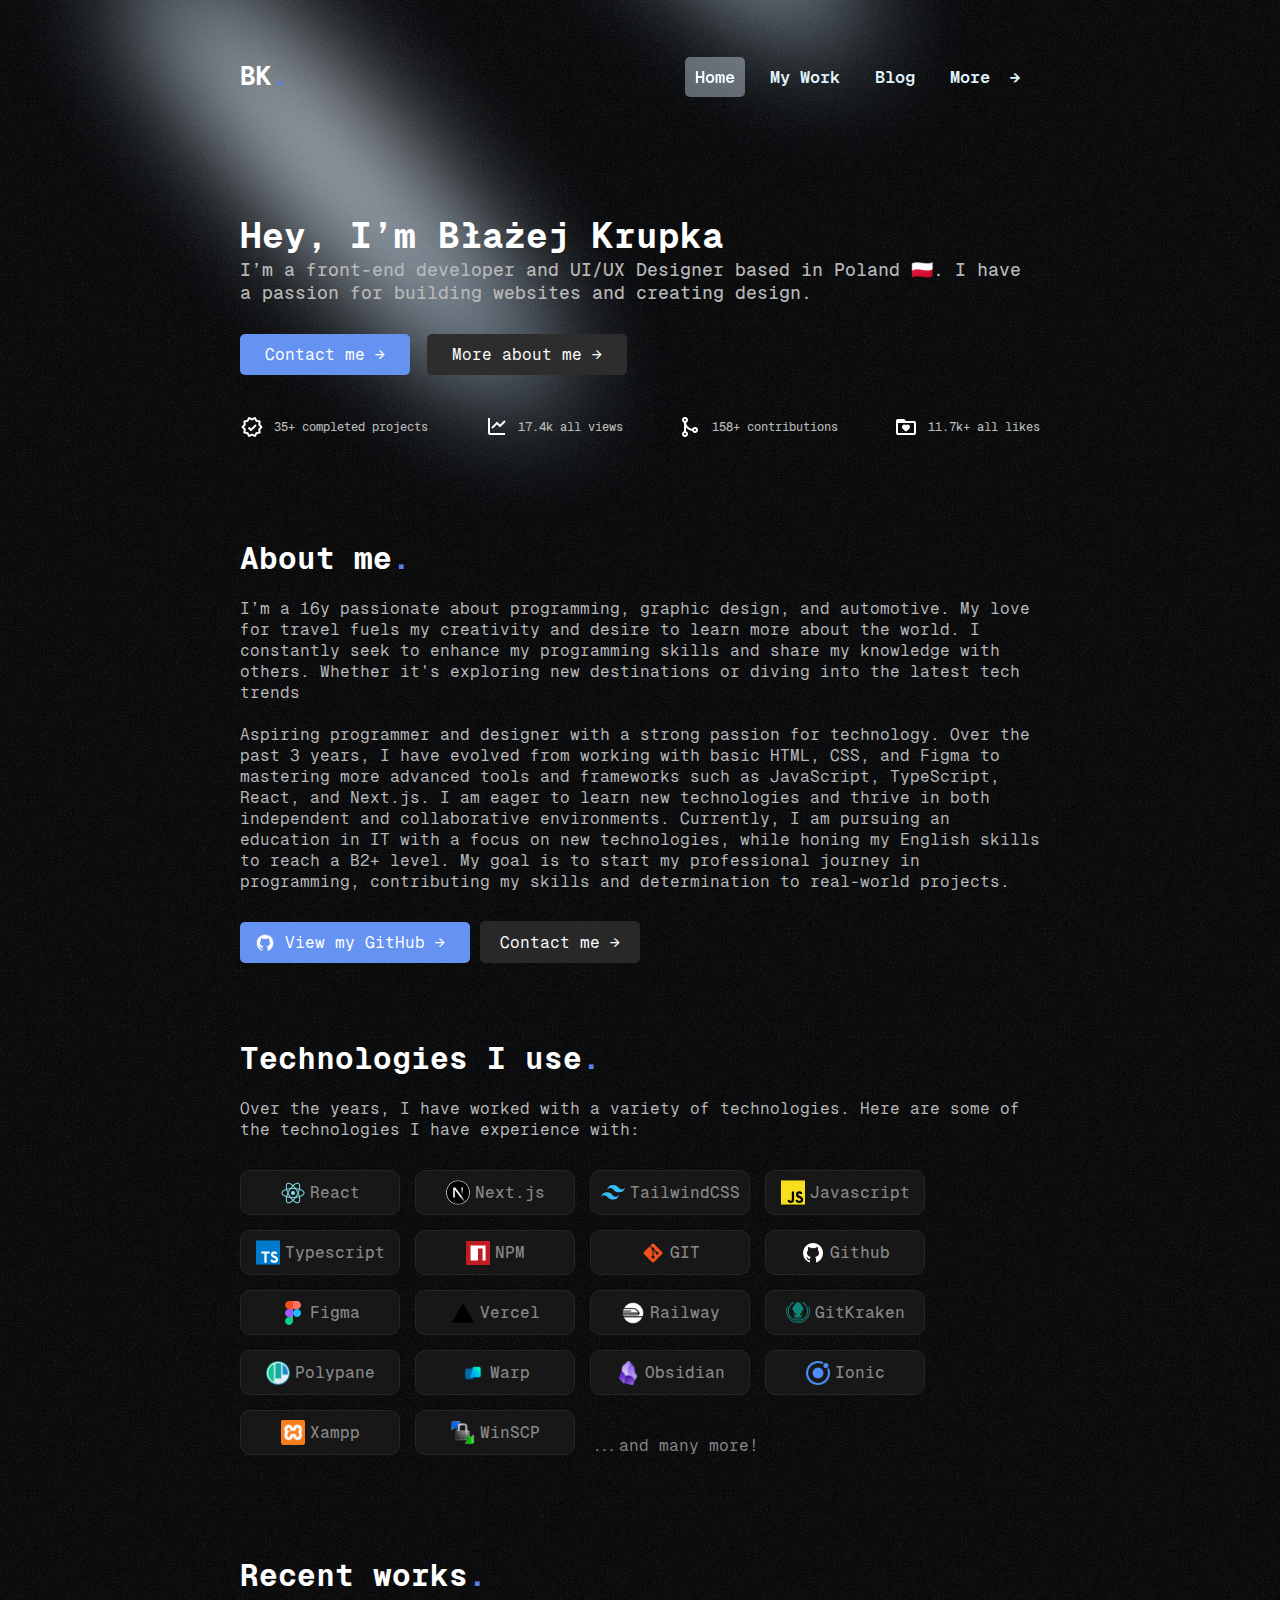
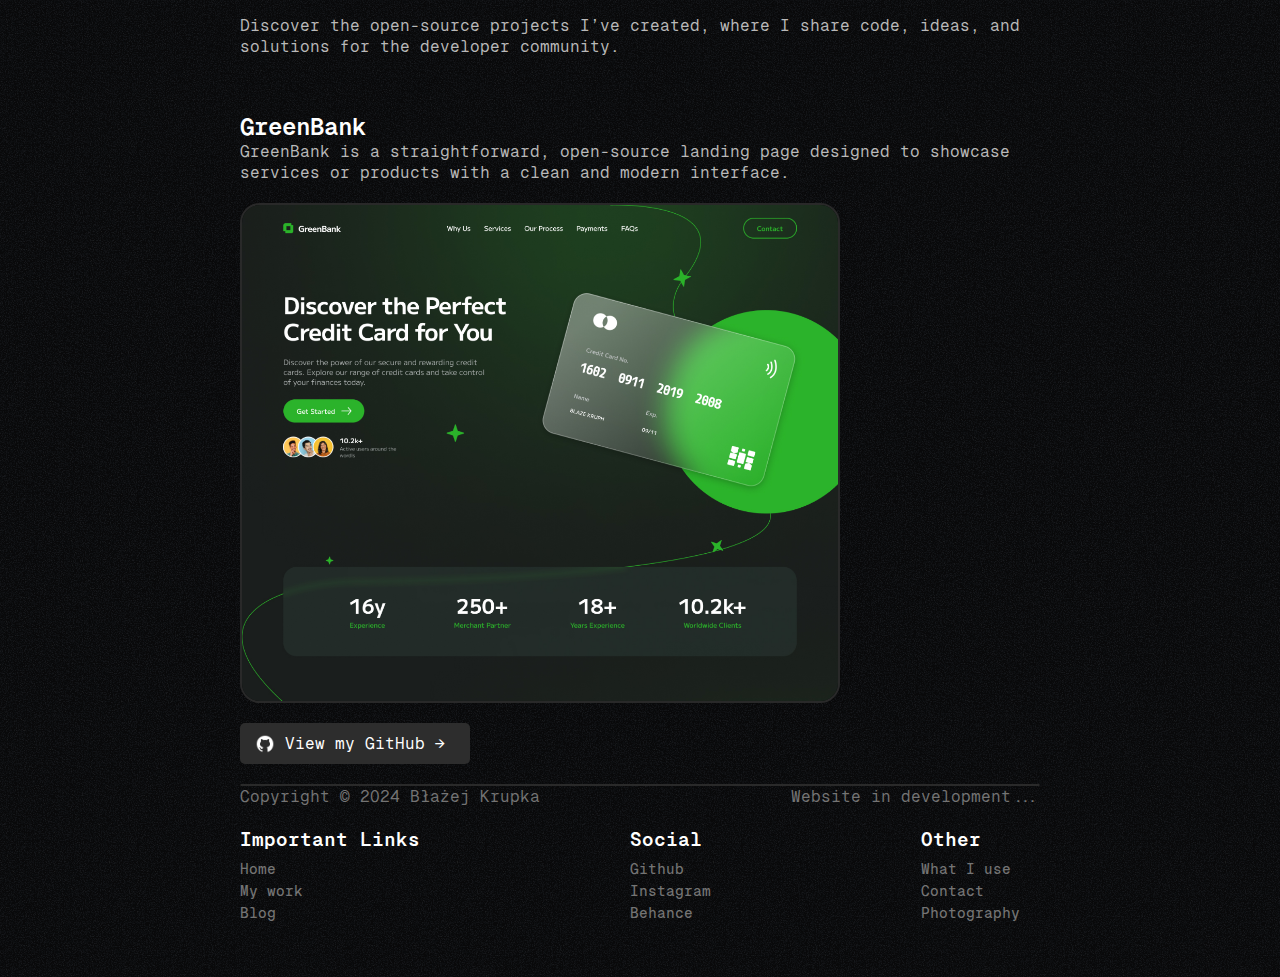
==== commit 8013ab01: "add info" ====
--- a/index.html
+++ b/index.html
@@ -275,6 +275,9 @@
     <hr class="hr-footer">
     <div class="footer-content">
       <p class="copyright">Copyright © 2024 Błażej Krupka</p>
+      <div class="mit">
+        <p class="mit-p">Website in development...</p>
+      </div>
     </div>
 
     <div class="footer-links">
@@ -288,7 +291,7 @@
         <p class="social-main-p-footer-link">Social</p>
         <a href="https://github.com/zzevh" target="_blank">Github</a>
         <a href="https://instagram.com/nah.zzehv" target="_blank">Instagram</a>
-        <a href="#">Discord</a>
+        <a href="https://www.behance.net/zehv">Behance</a>
       </div>
       <div class="other-footer-links">
         <p class="other-main-p-footer-link">Other</p>
--- a/assets/styles.css
+++ b/assets/styles.css
@@ -475,7 +475,6 @@
   margin-top: 15px;
   margin-bottom: -15px;
   display: flex;
-  /* Utrzymanie flex w tym divie */
   justify-content: center;
   align-items: center;
   width: 160px;
@@ -495,18 +494,14 @@
 
 .p-raect {
   display: flex;
-  /* Utrzymanie flex */
-  justify-content: center;
-  /* Wyrównanie poziome */
-  align-items: center;
-  /* Wyrównanie pionowe */
+  justify-content: center;
+  align-items: center;
   font-size: 16px;
   cursor: pointer;
 }
 
 .img-react {
   margin-right: 5px;
-  /* Możesz dodać margines po prawej stronie dla lepszej estetyki */
   width: 24px;
   cursor: pointer;
 }
@@ -638,7 +633,7 @@
   width: 28px;
 }
 
-/* Flexbox for the links section */
+
 .footer-links {
   display: flex;
   justify-content: space-between;
@@ -722,7 +717,6 @@
     display: none;
   }
 
-  /* Centered message box */
   .message-box {
     display: flex;
     justify-content: center;
